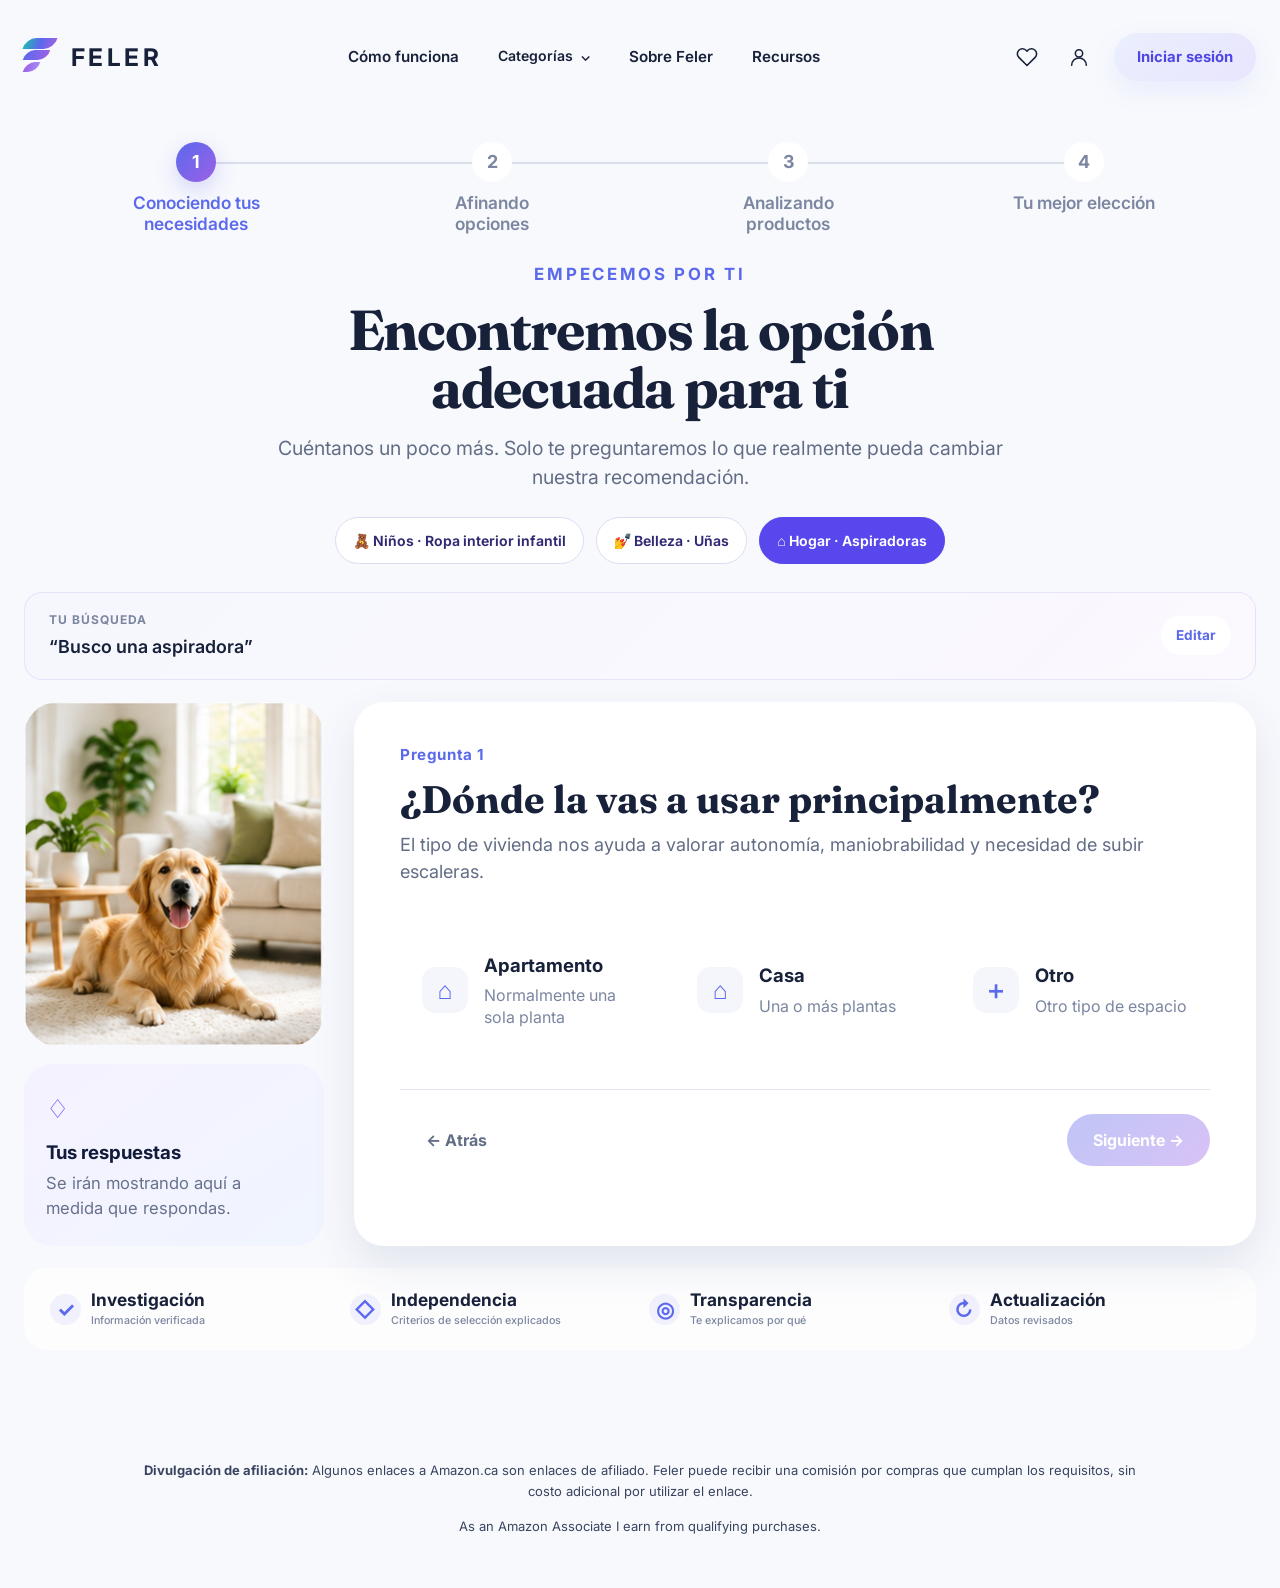
==== buscar-v27.html @ a028abac "Publicar Feler V28 - versión aprobada" ====
<!DOCTYPE html>
<html lang="es">
<head>
    <meta charset="UTF-8">
    <meta name="viewport" content="width=device-width, initial-scale=1.0">

    <title>Feler V22 | Encontremos la opción adecuada para ti</title>

    <meta
        name="description"
        content="Feler te ayuda a encontrar el producto que mejor se adapta a tus necesidades."
    >

    <link rel="preconnect" href="https://fonts.googleapis.com">
    <link rel="preconnect" href="https://fonts.gstatic.com" crossorigin>
    <link
        href="https://fonts.googleapis.com/css2?family=Inter:wght@400;500;600;700&family=Fraunces:wght@500;600;700&display=swap"
        rel="stylesheet"
    >

    <link rel="stylesheet" href="css/variables.css">
    <link rel="stylesheet" href="css/components.css">
    <link rel="stylesheet" href="css/header.css">
    <link rel="stylesheet" href="css/buscar.css">
    <link rel="stylesheet" href="css/style.css">

    <style>
        /* V5 visual refinement: approved mockup typography and spacing. */
        @media (min-width: 900px) {
            .search-flow { padding-top: 26px; }
            .progress-card { margin-bottom: 24px; }
            .progress-label { font-size: 1.08rem; line-height: 1.22; font-weight: 600; }
            .progress-number { font-size: 1.12rem; }
            .search-eyebrow { font-size: 1.05rem; letter-spacing: .16em; font-weight: 700; }
            .search-intro { margin-bottom: 24px; }
            .search-intro h1 { font-size: clamp(2.65rem, 4vw, 4rem); line-height: 1.02; max-width: 920px; margin-left: auto; margin-right: auto; }
            .search-intro p { font-size: 1.15rem; line-height: 1.5; max-width: 720px; margin-left: auto; margin-right: auto; }
            .query-summary { max-width: 930px; margin-left: auto; margin-right: auto; padding: 18px 24px; }
            .query-summary p { font-size: 1.12rem; }
            .question-card { max-width: 1080px; margin-left: auto; margin-right: auto; padding: 38px 42px; }
            .question-count { font-size: .95rem; }
            .question-card h2 { font-size: clamp(2rem, 2.7vw, 2.75rem); line-height: 1.08; }
            .question-help { font-size: 1.08rem; line-height: 1.5; max-width: 900px; }
            .answer-grid { grid-template-columns: repeat(3, minmax(0, 1fr)); gap: 16px; }
            .answer-card { min-height: 142px; padding: 22px; }
            .answer-icon { font-size: 1.55rem; }
            .answer-content strong { font-size: 1.12rem; }
            .answer-content small { font-size: .98rem; line-height: 1.35; }
            .question-navigation { margin-top: 24px; }
            .back-button, .next-button { min-height: 52px; padding: 0 26px; font-size: 1rem; }
            .trust-panel { max-width: 1180px; margin: 22px auto 0; }
            .trust-item strong { font-size: 1.08rem; line-height: 1.2; }
            .trust-item > div > span { font-size: 1.10rem; line-height: 1.35; font-weight: 500; }
            .trust-icon { font-size: 1.3rem; }
        }

        @media (min-width: 1200px) {
            .search-flow > .container { max-width: 1240px; }
            .progress-card { max-width: 1080px; margin-left: auto; margin-right: auto; }
            .search-intro { padding-top: 4px; }
        }

        @media (max-width: 899px) {
            .search-intro h1 { font-size: clamp(2rem, 8vw, 2.8rem); }
            .question-card h2 { font-size: clamp(1.65rem, 6vw, 2.2rem); }
            .question-help, .search-intro p { font-size: 1rem; }
        }

        /* V6 — composición visual final sobre la lógica adaptativa de V5 */
        .question-layout {
            max-width: 1240px;
            margin: 0 auto;
            display: grid;
            grid-template-columns: 250px minmax(0, 1fr);
            gap: 28px;
            align-items: stretch;
        }

        .context-panel {
            display: flex;
            flex-direction: column;
            gap: 18px;
        }

        .context-visual {
            min-height: 292px;
            border-radius: 34px;
            overflow: hidden;
            background: #f4f2ff;
        }

        .context-photo {
            width: 100%;
            height: 100%;
            min-height: 292px;
            display: block;
            object-fit: cover;
            object-position: center;
        }

        .context-note {
            padding: 24px 22px;
            border-radius: 28px;
            background: linear-gradient(145deg,#f5f2ff,#f0f5ff);
            color: #68728d;
            font-size: 1.04rem;
            line-height: 1.55;
        }
        .context-note-icon {
            display:block;
            color:#6557f5;
            font-size:1.65rem;
            margin-bottom:9px;
        }
        .context-note strong {
            display:block;
            color:#111b3a;
            font-size:1.17rem;
            margin-bottom:4px;
        }

        .question-layout .question-card {
            width:100%;
            max-width:none;
            margin:0;
        }

        @media (min-width: 900px) {
            .query-summary, .trust-panel { max-width:1240px; }
        }

        @media (max-width: 899px) {
            .question-layout { display:block; }
            .context-panel { display:none; }
        }


        /* V8 — mayor escala visual + resumen dinámico */
        @media (min-width: 1100px) {
            .search-flow > .container { max-width: 1420px; }
            .progress-card { max-width: 1240px; }
            .search-intro h1 { font-size: clamp(3rem, 4.4vw, 4.5rem); max-width: 1040px; }
            .search-intro p { font-size: 1.22rem; max-width: 800px; }
            .query-summary, .question-layout, .trust-panel { max-width: 1320px; }
            .question-layout { grid-template-columns: 300px minmax(0, 1fr); gap: 30px; }
            .context-visual { min-height: 330px; }
            .question-layout .question-card { padding: 42px 46px; min-height: 430px; }
            .question-card h2 { font-size: clamp(2.25rem, 3vw, 3rem); }
            .question-help { font-size: 1.13rem; }
            .answer-card { min-height: 150px; }
            .answer-content strong { font-size: 1.16rem; }
            .answer-content small { font-size: 1rem; }
        }

        .context-note {
            min-height: 170px;
        }

        .answers-summary {
            margin: 12px 0 0;
            padding: 0;
            list-style: none;
            display: grid;
            gap: 8px;
        }

        .answers-summary li {
            padding: 8px 0;
            border-top: 1px solid rgba(103, 88, 245, .10);
            color: #52607d;
            font-size: .93rem;
            line-height: 1.35;
        }

        .answers-summary li:first-child {
            border-top: 0;
            padding-top: 0;
        }

        .answers-summary b {
            display: block;
            color: #111b3a;
            font-size: .95rem;
            margin-bottom: 1px;
        }

        .answers-summary-empty {
            color: #68728d;
        }


        /* V9 — resultados del catálogo de prueba */
        .feler-results {display:grid;gap:16px;margin-top:12px}
        .feler-result {border:1px solid #e2e5f2;border-radius:20px;padding:20px;background:#fff}
        .feler-result h3 {font-family:inherit;font-size:1.24rem;color:#15203e;margin:7px 0}
        .feler-result p {color:#586783;line-height:1.5;margin:8px 0}
        .feler-result .match-label {color:#6255ed;font-weight:700;font-size:.86rem}
        .feler-result .result-meta {font-size:.9rem;color:#56627a}
        .feler-notice {border-radius:16px;background:#f3f2ff;padding:16px;color:#3c4765;line-height:1.5}
        .feler-results a {color:#5545df;text-decoration:underline}
        @media(max-width:650px){.feler-result{padding:16px}}

/* V17: availability snapshot is explicitly dated, never claimed live */
.feler-availability-banner{border:1px solid #b7d6c2;border-radius:15px;background:#f3faf5;padding:15px 17px;color:#244c34;font-weight:650;line-height:1.5}
.feler-availability{display:inline-block!important;padding:7px 11px;border-radius:10px;background:#f0f2f7;color:#3e4b66!important;font-size:.88rem;font-weight:700}
.feler-availability[data-estado="disponible"]{background:#e9f7ed;color:#25633b!important}
.feler-availability[data-estado="no_disponible"]{background:#fff3e3;color:#825019!important}
/* V15: results comparison */
.feler-results{gap:18px!important}.feler-result{padding:22px!important}
.feler-result-head{display:flex;align-items:center;gap:16px;margin-bottom:12px}
.feler-product-symbol{font-weight:800;font-family:inherit;flex:none;width:68px;height:76px;border-radius:16px;background:linear-gradient(150deg,#f1efff,#eaf5ff);display:flex;align-items:center;justify-content:center;font-size:32px;color:#5149c5}
.feler-result h3{font-size:1.3rem!important}.feler-result .result-meta{font-size:.87rem}
.feler-chip-row{display:flex;gap:7px;flex-wrap:wrap;margin:12px 0}.feler-chip{padding:6px 9px;border-radius:99px;background:#f1f3ff;color:#374266;font-size:.83rem;font-weight:600}
.feler-link{display:inline-block;padding:11px 15px;border-radius:12px;background:#5648e7;color:white!important;text-decoration:none!important;font-weight:700;margin:10px 0}
.feler-compare-wrap{overflow-x:auto;border:1px solid #e0e4f2;border-radius:18px;background:white}
.feler-compare{border-collapse:collapse;width:100%;min-width:560px;font-size:.89rem}.feler-compare th,.feler-compare td{padding:13px 12px;border-bottom:1px solid #e9ebf5;text-align:left;vertical-align:top}.feler-compare th{background:#f4f3ff;color:#1d2949}.feler-compare td:first-child{font-weight:700}.feler-compare tr:last-child td{border-bottom:0}
.feler-section-title{font-family:Fraunces,serif;font-size:1.55rem;color:#16203d;margin:10px 0 0}.feler-disclaimer{font-size:.9rem;color:#4e5b78;line-height:1.55}
@media(max-width:650px){.feler-result-head{align-items:flex-start}.feler-product-symbol{width:52px;height:60px}}

        /* V19 — estado visible de las cuatro etapas */
        .progress-card .progress-step.completed .progress-number { background: #e8e5ff; color: #5146c8; border-color: #a89ef0; }
        .progress-card .progress-step.completed .progress-label { color: #5146c8; }
        .progress-card .progress-line::before { content:""; display:block; width:var(--feler-progress,0%); height:100%; background:#6c5ce7; transition:width .2s ease; }
      .feler-categories{display:flex;gap:12px;justify-content:center;flex-wrap:wrap;margin:20px auto 28px}
  .feler-categories a{border:1px solid #dcdcf5;border-radius:24px;padding:12px 17px;color:#302a75;background:white;text-decoration:none;font-weight:650;font-size:14px}
  .feler-categories a.selected{background:#5847ed;color:white;border-color:#5847ed}
  .feler-note{background:#f5f3ff;border:1px solid #ddd8ff;border-radius:14px;padding:18px;line-height:1.6;color:#27314d}
  .feler-note h3{margin:0 0 10px}
  .feler-note p{margin:8px 0}
  @media(max-width:600px){.feler-categories{gap:6px}.feler-categories a{font-size:12px;padding:9px}}
</style>

</head>

<body>

<header class="site-header">
    <div class="container header-inner">

        <a
            class="brand"
            href="index.html"
            aria-label="Feler, página principal"
        >
            <span class="brand-mark" aria-hidden="true">
                <span class="brand-shape brand-shape-one"></span>
                <span class="brand-shape brand-shape-two"></span>
                <span class="brand-shape brand-shape-three"></span>
            </span>

            <span class="brand-name">FELER</span>
        </a>

        <nav
            class="main-navigation"
            aria-label="Navegación principal"
        >
            <a href="index.html#como-funciona">
                Cómo funciona
            </a>

            <a
                href="index.html#categorias"
                class="nav-with-icon"
            >
                <span>Categorías</span>
                <span aria-hidden="true">⌄</span>
            </a>

            <a href="index.html#sobre-feler">
                Sobre Feler
            </a>

            <a href="index.html#recursos">
                Recursos
            </a>
        </nav>

        <div class="header-actions">

            <button
                class="icon-button"
                type="button"
                aria-label="Ver favoritos"
            >
                <svg viewBox="0 0 24 24" aria-hidden="true">
                    <path d="M20.8 4.6a5.5 5.5 0 0 0-7.8 0L12 5.7l-1.1-1.1a5.5 5.5 0 0 0-7.8 7.8l1.1 1.1L12 21.3l7.8-7.8 1.1-1.1a5.5 5.5 0 0 0-.1-7.8Z"></path>
                </svg>
            </button>

            <button
                class="icon-button"
                type="button"
                aria-label="Abrir mi cuenta"
            >
                <svg viewBox="0 0 24 24" aria-hidden="true">
                    <circle cx="12" cy="8" r="4"></circle>
                    <path d="M4 21a8 8 0 0 1 16 0"></path>
                </svg>
            </button>

            <a
                class="login-button"
                href="#iniciar-sesion"
            >
                Iniciar sesión
            </a>

        </div>

        <button
            class="mobile-menu-button"
            type="button"
            aria-label="Abrir menú"
            aria-expanded="false"
        >
            <span></span>
            <span></span>
            <span></span>
        </button>

    </div>
</header>


<main class="search-flow">

    <div class="container">

        <section
            class="progress-card"
            aria-label="Progreso de la búsqueda"
        >
            <div class="progress-line"></div>

            <div class="progress-step active">
                <div class="progress-number">1</div>
                <div class="progress-label">
                    Conociendo tus necesidades
                </div>
            </div>

            <div class="progress-step">
                <div class="progress-number">2</div>
                <div class="progress-label">
                    Afinando opciones
                </div>
            </div>

            <div class="progress-step">
                <div class="progress-number">3</div>
                <div class="progress-label">
                    Analizando productos
                </div>
            </div>

            <div class="progress-step">
                <div class="progress-number">4</div>
                <div class="progress-label">
                    Tu mejor elección
                </div>
            </div>
        </section>


        <section class="search-intro">

            <span class="search-eyebrow">
                EMPECEMOS POR TI
            </span>

            <h1>
                Encontremos la opción adecuada para ti
            </h1>

            <p>
                Cuéntanos un poco más. Solo te preguntaremos lo que
                realmente pueda cambiar nuestra recomendación.
            </p>

        </section>


        <nav class="feler-categories" aria-label="Elegir categoría">
          <a href="buscar-v27.html?categoria=ninos" data-cat="ninos">🧸 Niños · Ropa interior infantil</a>
          <a href="buscar-v27.html?categoria=belleza" data-cat="belleza">💅 Belleza · Uñas</a>
          <a href="buscar-v27.html?categoria=aspiradoras" data-cat="aspiradoras">⌂ Hogar · Aspiradoras</a>
        </nav>
        <section class="query-summary">

            <div>
                <span class="query-label">
                    Tu búsqueda
                </span>

                <p id="user-query">
                    “Busco una aspiradora”
                </p>
            </div>

            <button
                class="edit-query"
                type="button"
            >
                Editar
            </button>

        </section>


        <div class="question-layout">

            <aside class="context-panel" aria-label="Cómo usamos tus respuestas">
                <div class="context-visual">
                    <img
                        class="context-photo"
                        src="assets/images/feler-living-room-dog.png"
                        alt="Sala luminosa con un perro, representando un hogar donde se necesita limpiar"
                    >
                </div>

                <div class="context-note">
                    <span class="context-note-icon" aria-hidden="true">♢</span>
                    <strong>Tus respuestas</strong>
                    <div id="answers-summary" class="answers-summary-empty">
                        Se irán mostrando aquí a medida que respondas.
                    </div>
                </div>
            </aside>

        <section class="question-card">

            <div class="question-count" id="question-count">
                Pregunta 1 de 4
            </div>

            <h2 id="question-title">
                ¿Dónde la vas a usar principalmente?
            </h2>

            <p class="question-help" id="question-help">
                Esto nos ayuda a encontrar aspiradoras que se adapten
                mejor a tu espacio.
            </p>


            <div class="answer-grid" id="answer-grid">

                <button class="answer-card" type="button">
                    <span class="answer-icon">⌂</span>

                    <span class="answer-content">
                        <strong>Apartamento pequeño</strong>
                        <small>Hasta 100 m²</small>
                    </span>
                </button>


                <button class="answer-card" type="button">
                    <span class="answer-icon">⌂</span>

                    <span class="answer-content">
                        <strong>Apartamento grande</strong>
                        <small>Más de 100 m²</small>
                    </span>
                </button>


                <button class="answer-card" type="button">
                    <span class="answer-icon">⌂</span>

                    <span class="answer-content">
                        <strong>Casa</strong>
                        <small>Una o más plantas</small>
                    </span>
                </button>


                <button class="answer-card" type="button">
                    <span class="answer-icon">＋</span>

                    <span class="answer-content">
                        <strong>Otro</strong>
                        <small>Cuéntanos más sobre tu espacio</small>
                    </span>
                </button>

            </div>


            <div class="question-navigation">

                <button
                    class="back-button"
                    type="button"
                >
                    ← Atrás
                </button>

                <button
                    class="next-button"
                    type="button"
                    disabled
                >
                    Siguiente →
                </button>

            </div>

        </section>

        </div>


        <section class="trust-panel">

            <div class="trust-item">
                <span class="trust-icon">✓</span>
                <div>
                    <strong>Investigación</strong>
                    <span>Información verificada</span>
                </div>
            </div>

            <div class="trust-item">
                <span class="trust-icon">◇</span>
                <div>
                    <strong>Independencia</strong>
                    <span>Criterios de selección explicados</span>
                </div>
            </div>

            <div class="trust-item">
                <span class="trust-icon">◎</span>
                <div>
                    <strong>Transparencia</strong>
                    <span>Te explicamos por qué</span>
                </div>
            </div>

            <div class="trust-item">
                <span class="trust-icon">↻</span>
                <div>
                    <strong>Actualización</strong>
                    <span>Datos revisados</span>
                </div>
            </div>

        </section>

    </div>

</main>
<footer style="max-width:1050px;margin:22px auto;padding:16px 24px;color:#394460;font-size:13px;line-height:1.65;text-align:center">
  <p><strong>Divulgación de afiliación:</strong> Algunos enlaces a Amazon.ca son enlaces de afiliado. Feler puede recibir una comisión por compras que cumplan los requisitos, sin costo adicional por utilizar el enlace.</p>
  <p lang="en">As an Amazon Associate I earn from qualifying purchases.</p>
</footer>


<script src="js/productos-ca-v12.js"></script>
<script src="js/productos-ninos-belleza-v3.js"></script>
<script src="js/estados-ca-v5.js"></script>
<script>
const felerCategory = new URLSearchParams(location.search).get('categoria') || 'aspiradoras';
document.querySelectorAll('.feler-categories a').forEach(a => {
  if(a.dataset.cat === felerCategory){a.classList.add('selected');a.setAttribute('aria-current','page')}
});
if(felerCategory === 'aspiradoras') {

    // V19: barra de progreso sincronizada con el estado real del cuestionario.
    const progressSteps = [...document.querySelectorAll('.progress-card .progress-step')];
    function setProgress(step) {
        progressSteps.forEach((el, index) => {
            const number = index + 1;
            el.classList.toggle('active', number === step);
            el.classList.toggle('completed', number < step);
            if (number === step) el.setAttribute('aria-current', 'step');
            else el.removeAttribute('aria-current');
        });
        const line = document.querySelector('.progress-card .progress-line');
        if (line) line.style.setProperty('--feler-progress', `${(step - 1) / 3 * 100}%`);
    }
    setProgress(1);

    const params = new URLSearchParams(window.location.search);
    const query = params.get("q") || "";
    const normalizedQuery = query.toLowerCase();

    const userQuery = document.getElementById("user-query");
    const questionCount = document.getElementById("question-count");
    const questionTitle = document.getElementById("question-title");
    const questionHelp = document.getElementById("question-help");
    const answerGrid = document.getElementById("answer-grid");
    const nextButton = document.querySelector(".next-button");
    const backButton = document.querySelector(".back-button");

    if (query) userQuery.textContent = "“" + query + "”";

    // Datos que ya podamos deducir de la búsqueda inicial.
    const answers = {};
    if (normalizedQuery.includes("apartamento")) answers.home = "apartamento";
    else if (normalizedQuery.includes("casa")) answers.home = "casa";

    if (normalizedQuery.includes("gato")) answers.pet = "gato";
    else if (normalizedQuery.includes("perro")) answers.pet = "perro";

    if (normalizedQuery.includes("robot")) answers.preference = "robot";
    if (normalizedQuery.includes("inalámbrica") || normalizedQuery.includes("inalambrica")) answers.preference = "cordless";

    const questions = {
        home: {
            title: "¿Dónde la vas a usar principalmente?",
            help: "El tipo de vivienda nos ayuda a valorar autonomía, maniobrabilidad y necesidad de subir escaleras.",
            answers: [
                ["apartamento", "⌂", "Apartamento", "Normalmente una sola planta"],
                ["casa", "⌂", "Casa", "Una o más plantas"],
                ["otro", "＋", "Otro", "Otro tipo de espacio"]
            ]
        },
        size: {
            title: "¿Qué tamaño tiene aproximadamente tu espacio?",
            help: "Esto puede cambiar la autonomía y capacidad que realmente necesitas.",
            answers: [
                ["menos-50", "⌂", "Menos de 50 m²", "Espacio pequeño"],
                ["50-100", "⌂", "50 a 100 m²", "Espacio mediano"],
                ["mas-100", "⌂", "Más de 100 m²", "Espacio grande"],
                ["no-se", "?", "No estoy seguro", "Podemos continuar sin este dato"]
            ]
        },
        floor: {
            title: "¿Qué superficies necesitas limpiar?",
            help: "El suelo duro y las alfombras pueden requerir características diferentes.",
            answers: [
                ["duro", "▦", "Principalmente suelo duro", "Madera, cerámica, vinilo o similar"],
                ["alfombra", "▤", "Principalmente alfombra", "Alfombra o moqueta en gran parte del espacio"],
                ["mixto", "◫", "Suelo duro y alfombras", "Necesito buen desempeño en ambos"],
                ["otro", "＋", "Otro / No estoy seguro", "Lo tendremos en cuenta después"]
            ]
        },
        pet: {
            title: "¿Hay mascotas en casa?",
            help: "El pelo puede hacer importantes el cepillo anti-enredos, la filtración y la facilidad de mantenimiento.",
            answers: [
                ["perro", "●", "Sí, perro", "Quiero tener en cuenta el pelo"],
                ["gato", "●", "Sí, gato", "Quiero tener en cuenta el pelo"],
                ["varias", "●", "Sí, varias mascotas", "El pelo es una prioridad"],
                ["no", "—", "No", "No necesito priorizar pelo de mascotas"]
            ]
        },
        stairs: {
            title: "¿Necesitas limpiar escaleras?",
            help: "Si hay escaleras, el peso, el formato y la facilidad para transportarla pueden ser decisivos.",
            answers: [
                ["muchas", "↗", "Sí, con frecuencia", "Necesito moverla fácilmente entre niveles"],
                ["algunas", "↗", "Algunas veces", "Es útil que sea manejable"],
                ["no", "—", "No", "Las escaleras no son una prioridad"]
            ]
        },
        cleaning_goal: {
            title: "¿Qué quieres que haga principalmente?",
            help: "No necesitas saber qué tipo de aspiradora comprar. Feler puede decidir qué formatos encajan con esta necesidad.",
            answers: [
                ["aspirar", "◎", "Aspirar bien", "Quiero ocuparme principalmente del polvo, migas y pelo"],
                ["aspirar-fregar", "≈", "Aspirar y lavar el piso", "Quiero combinar aspirado y fregado"],
                ["automatico", "↻", "Limpiar automáticamente", "Quiero reducir al mínimo el trabajo diario"],
                ["no-se", "?", "No estoy seguro", "Quiero que Feler compare las posibilidades"]
            ]
        },
        automation: {
            title: "¿Cuánto quieres automatizar la limpieza?",
            help: "Esto nos ayuda a distinguir entre una aspiradora manual y un robot con distintos niveles de automatización.",
            answers: [
                ["maxima", "↻", "Lo máximo posible", "Quiero intervenir lo menos posible"],
                ["robot-basico", "◎", "Que limpie solo", "No me importa vaciarlo o mantenerlo yo"],
                ["manual", "●", "Prefiero limpiar yo", "Quiero controlar personalmente la limpieza"],
                ["indiferente", "↔", "Me es indiferente", "Que Feler valore las demás necesidades"]
            ]
        },
        portability: {
            title: "¿Qué tan importante es que sea ligera y fácil de mover?",
            help: "Esto cobra especial importancia en escaleras, viviendas de varios niveles o limpiezas rápidas.",
            answers: [
                ["muy", "↗", "Muy importante", "Quiero minimizar peso y esfuerzo"],
                ["algo", "○", "Algo importante", "Prefiero comodidad si no sacrifico demasiado"],
                ["no", "—", "No es una prioridad", "Puedo aceptar más peso por otras prestaciones"]
            ]
        },
        filtration: {
            title: "¿La filtración es especialmente importante para ti?",
            help: "Podemos priorizar sistemas de filtración más completos cuando esta característica sea relevante.",
            answers: [
                ["alta", "◇", "Sí, es importante", "Quiero priorizar una buena filtración"],
                ["normal", "○", "Algo", "Es positiva, pero no es mi principal criterio"],
                ["no", "—", "No es una prioridad", "Priorizaré otras características"]
            ]
        },
        budget: {
            title: "¿Qué presupuesto te gustaría respetar?",
            help: "Usaremos el precio como límite práctico, pero los precios de Amazon pueden cambiar.",
            answers: [
                ["menos-200", "$", "Menos de 200 CAD", "Quiero mantener el costo bajo"],
                ["200-400", "$$", "200 a 400 CAD", "Busco equilibrio entre precio y prestaciones"],
                ["400-700", "$$$", "400 a 700 CAD", "Puedo invertir más si vale la pena"],
                ["700-mas", "$$$$", "Más de 700 CAD", "Acepto opciones premium"],
                ["flexible", "↔", "Presupuesto flexible", "Priorizaré el ajuste a mis necesidades"]
            ]
        },
        preference: {
            title: "¿Ya tienes una preferencia de formato?",
            help: "Es opcional. Si no la tienes, Feler comparará los formatos compatibles con tus respuestas.",
            answers: [
                ["cordless", "↗", "Inalámbrica / stick", "Quiero algo manual y fácil de mover"],
                ["robot", "◎", "Robot", "Quiero automatizar la limpieza"],
                ["wet-dry", "≈", "Wet/dry", "Me interesa aspirar y lavar"],
                ["tradicional", "●", "Tradicional", "Upright o canister"],
                ["handheld", "⌁", "De mano", "Principalmente limpiezas pequeñas o puntuales"],
                ["abierto", "↔", "No tengo preferencia", "Que Feler decida según mis necesidades"]
            ]
        }
    };


    const summaryLabels = {
        home: "Vivienda",
        size: "Tamaño",
        floor: "Superficies",
        pet: "Mascotas",
        stairs: "Escaleras",
        cleaning_goal: "Objetivo",
        automation: "Automatización",
        portability: "Portabilidad",
        filtration: "Filtración",
        budget: "Presupuesto",
        preference: "Formato"
    };

    function getAnswerLabel(key, value) {
        const question = questions[key];
        if (!question) return value;
        const found = question.answers.find((item) => item[0] === value);
        return found ? found[2] : value;
    }

    function updateAnswersSummary() {
        const summary = document.getElementById("answers-summary");
        if (!summary) return;

        const keys = Object.keys(summaryLabels).filter((key) => key in answers);

        if (keys.length === 0) {
            summary.className = "answers-summary-empty";
            summary.innerHTML = "Se irán mostrando aquí a medida que respondas.";
            return;
        }

        summary.className = "answers-summary";
        summary.innerHTML = keys.map((key) => `
            <li>
                <b>${summaryLabels[key]}</b>
                ${getAnswerLabel(key, answers[key])}
            </li>
        `).join("");
    }

    const baseOrder = ["home", "size", "floor", "pet", "stairs", "cleaning_goal"];

    function getQuestionOrder() {
        const order = [...baseOrder];

        // La automatización solo aporta información adicional si el usuario quiere
        // limpieza automática o todavía no sabe qué enfoque prefiere.
        if (answers.cleaning_goal === "automatico" || answers.cleaning_goal === "no-se") {
            order.push("automation");
        }

        // El peso importa especialmente cuando el usuario realizará limpieza manual.
        if (answers.cleaning_goal !== "automatico" || answers.automation === "manual") {
            order.push("portability");
        }

        order.push("filtration", "budget", "preference");
        return order;
    }

    let history = [];
    let currentQuestion = null;

    function getPendingQuestions() {
        return getQuestionOrder().filter((key) => !(key in answers));
    }

    function renderQuestion(key, restoreSelection = true) {
        setProgress(1);
        currentQuestion = key;
        const question = questions[key];
        const position = history.length + 1;

        questionCount.textContent = "Pregunta " + position;
        questionTitle.textContent = question.title;
        questionHelp.textContent = question.help;

        answerGrid.innerHTML = question.answers.map((answer) => `
            <button class="answer-card" type="button" data-value="${answer[0]}">
                <span class="answer-icon">${answer[1]}</span>
                <span class="answer-content">
                    <strong>${answer[2]}</strong>
                    <small>${answer[3]}</small>
                </span>
            </button>
        `).join("");

        const cards = answerGrid.querySelectorAll(".answer-card");
        cards.forEach((card) => {
            if (restoreSelection && answers[key] === card.dataset.value) card.classList.add("selected");
            card.addEventListener("click", () => {
                cards.forEach((item) => item.classList.remove("selected"));
                card.classList.add("selected");
                answers[key] = card.dataset.value;
                updateAnswersSummary();
                nextButton.disabled = false;
            });
        });

        nextButton.textContent = "Siguiente →";
        nextButton.disabled = !(key in answers);
        backButton.disabled = history.length === 0;
    }

    function showNextQuestion() {
        const pending = getPendingQuestions();
        if (pending.length === 0) {
            setProgress(2);
            questionCount.textContent = "Listo para analizar";
            questionTitle.textContent = "Ya tenemos suficiente información para empezar.";
            questionHelp.textContent = "Feler podrá comparar distintos tipos de aspiradora según tus necesidades, en lugar de limitarse al formato que conocías de antemano.";
            answerGrid.innerHTML = "";
            currentQuestion = "ready";
            nextButton.textContent = "Analizar opciones →";
            nextButton.disabled = false;
            backButton.disabled = history.length === 0;
            return;
        }
        renderQuestion(pending[0], false);
    }

    // V11: filtros de compatibilidad antes de puntuar. Sin precios ni inventario en vivo.
    function assessProduct(p) {
        const reasons = [], caveats = [];
        const cat = p.categoria;
        const robot = p.automatica === true;
        const wet = cat === "wet_dry";
        const portable = cat === "escoba_inalambrica" || cat === "mano";
        const floor = p.superficies || [];
        const reject = (message) => ({product:p, eligible:false, message});
        if (!p.amazonCa || !p.amazonCa.verificado || !/^[A-Z0-9]{10}$/.test(p.amazonCa.asin || "") || p.amazonCa.enlaceAfiliado !== `https://www.amazon.ca/dp/${p.amazonCa.asin}?tag=felerstore-20`) return reject("Ficha Amazon.ca pendiente de verificar");
        if ((answers.cleaning_goal === "automatico" || ["maxima", "robot-basico"].includes(answers.automation)) && !robot) return reject("La prioridad es que limpie solo; este modelo requiere manejo manual");
        if (answers.cleaning_goal === "aspirar-fregar" && !p.lava) return reject("No aspira y lava");
        if (answers.preference === "robot" && !robot) return reject("No es robot");
        if (answers.preference === "wet-dry" && !wet) return reject("No es aspiradora lavadora de pisos");
        if (answers.preference === "cordless" && cat !== "escoba_inalambrica") return reject("No es aspiradora escoba inalámbrica");
        if (answers.preference === "tradicional" && cat !== "vertical_con_cable" && cat !== "trineo") return reject("No es aspiradora tradicional");
        if (answers.preference === "handheld" && cat !== "mano") return reject("No es aspiradora de mano");
        if (answers.floor === "duro" && !floor.includes("piso_duro")) return reject("No se ha confirmado su uso en pisos duros");
        if (answers.floor === "alfombra" && !floor.includes("alfombra")) return reject("No es apta para alfombras como superficie principal");
        if (answers.floor === "mixto" && !(floor.includes("alfombra") && floor.includes("piso_duro"))) return reject("No cubre adecuadamente pisos duros y alfombras");
        if (["muchas","algunas"].includes(answers.stairs) && robot) return reject("Un robot no limpia escaleras");
        if (cat === "mano" && answers.preference !== "handheld") return reject("Una aspiradora de mano no sustituye una aspiradora principal");
        if (answers.cleaning_goal === "aspirar" && wet && answers.preference !== "wet-dry") return reject("Una lavadora de pisos no es la primera opción para aspirar únicamente");
        if (answers.cleaning_goal === "aspirar" && robot && answers.portability === "muy") return reject("El robot no satisface la necesidad de limpieza manual portátil");
        if (answers.automation === "manual" && robot) return reject("El usuario prefiere limpieza manual");
        let score = 0;
        if (answers.cleaning_goal === "automatico" && robot) {score += 16; reasons.push("Limpia de forma automática");}
        if (answers.cleaning_goal === "aspirar-fregar" && p.lava) {score += 8; reasons.push("Aspira y lava");}
        if (answers.cleaning_goal === "aspirar" && p.aspira) {score += 5; reasons.push("Permite aspirar");}
        if (answers.floor === "duro" && floor.includes("piso_duro")) {score += 4; reasons.push("Compatible con pisos duros");}
        if (answers.floor === "alfombra" && floor.includes("alfombra")) {score += 4; reasons.push("Compatible con alfombras");}
        if (answers.floor === "mixto") {score += 5; reasons.push("Compatible con ambos tipos de superficie");}
        if (["perro","gato","varias"].includes(answers.pet)) {
            if (p.mascotas === true) {score += 3; reasons.push("Tiene prestaciones para hogares con mascotas");}
            else caveats.push("Prestaciones para mascotas no confirmadas");
        }
        if (["muchas","algunas"].includes(answers.stairs)) {
            if (p.escaleras) {score += 3; reasons.push("Puede utilizarse en escaleras");}
            else caveats.push("No es adecuada para limpiar escaleras");
        }
        if (answers.portability === "muy") {
            if (portable && typeof p.pesoLb === "number" && p.pesoLb <= 9) {score += (p.pesoLb <= 6 ? 7 : 4); reasons.push("Formato inalámbrico; peso anunciado de " + p.pesoLb + " lb");}
            else caveats.push(typeof p.pesoLb !== "number" ? "Peso sin confirmar; no podemos evaluar bien la portabilidad" : "Portabilidad limitada frente a alternativas más ligeras");
        }
        if (answers.filtration === "alta") {
            if (/hepa sellada/i.test(p.filtracion || "") && !/no verificada/i.test(p.filtracion || "")) {score += 5; reasons.push("Filtración HEPA sellada documentada");}
            else caveats.push("No tenemos confirmación de filtración HEPA sellada");
        }
        if (answers.preference === "robot" && robot) score += 4;
        if (answers.preference === "wet-dry" && wet) score += 4;
        if (answers.preference === "abierto" && portable && answers.portability === "muy") score += 2;
        // V20: ponderar criterios prioritarios y no confundir datos ausentes con prestaciones demostradas.
        if (["muchas","algunas"].includes(answers.stairs)) {
            if (portable && p.escaleras === true) {score += 5; reasons.push("Formato portátil para limpiar escaleras");}
            if (cat === "vertical_con_cable") caveats.push("Comprueba la comodidad de uso en escaleras y la longitud del cable");
        }
        if (answers.portability === "muy") {
            if (portable && typeof p.pesoLb === "number" && p.pesoLb <= 6) score += 4;
            if (typeof p.pesoLb !== "number") {score -= 3; caveats.push("La portabilidad sigue pendiente de verificar");}
            if (cat === "vertical_con_cable") score -= 5;
        } else if (answers.portability === "algo" && portable && typeof p.pesoLb === "number" && p.pesoLb <= 9) score += 2;
        if (answers.filtration === "alta" && !/hepa sellada/i.test(p.filtracion || "")) score -= 3;
        if (["perro","gato","varias"].includes(answers.pet) && p.mascotas !== true) score -= 2;
        if (answers.automation === "maxima" && robot) {score += 18; reasons.push("Limpia sin manejo manual");}
        if (answers.automation === "robot-basico" && robot) {score += 16; reasons.push("Limpia solo, con mantenimiento manual");}
        if (answers.automation === "indiferente" && robot) score += 1;
        if (answers.preference === "tradicional" && (cat === "vertical_con_cable" || cat === "trineo")) score += 5;
        if (answers.preference === "cordless" && portable) score += 5;
        if (answers.size === "grande" && robot) score += 2;
        if (answers.budget && answers.budget !== "flexible") caveats.push("El presupuesto seleccionado no puede validarse sin un precio actualizado y autorizado");
        return {product:p,eligible:true,score,reasons,caveats};
    }

    function showResults() {
        setProgress(3);
        const catalog = Array.isArray(window.FELER_PRODUCTOS_CA) ? window.FELER_PRODUCTOS_CA : [];
        currentQuestion = "results";
        questionCount.textContent = "Resultados preliminares · Canadá";
        questionTitle.textContent = "Opciones según tus respuestas";
        questionHelp.textContent = "Ordenadas según tus necesidades y la información que hemos podido comprobar. Las características pendientes de verificar reducen la confianza de la recomendación.";
        nextButton.style.display = "none";
        backButton.disabled = false;
        answerGrid.className = "feler-results";
        answerGrid.replaceChildren();
        const intro = document.createElement("div");
        intro.className = "feler-notice";
        intro.textContent = "Feler clasifica primero por compatibilidad. La disponibilidad indicada es una observación fechada, NO una consulta en vivo. Puede cambiar en cualquier momento. No mostramos precios ni stock en tiempo real; si indicas un presupuesto, no podemos garantizar que las opciones lo respeten hasta verificar precios con una fuente autorizada. Comprueba el producto y el vendedor en Amazon.ca antes de comprar. Los enlaces incluyen nuestro identificador de asociado.";
        answerGrid.append(intro);
        if (answers.budget && answers.budget !== "flexible") {
            const budgetNote=document.createElement("div");
            budgetNote.className="feler-notice";
            budgetNote.textContent="Presupuesto: todavía no podemos comprobar precios actuales de Amazon.ca. Las opciones siguientes se ordenan por necesidades técnicas, NO por precio. Verifica que cada una se ajuste a tu presupuesto antes de comprar.";
            answerGrid.append(budgetNote);
        }
        if (!catalog.length) {
            intro.textContent = "No se pudo cargar el catálogo. Comprueba que productos-ca-v12.js esté en la carpeta js.";
            return;
        }
        const disponibles = catalog.filter(p => p.amazonCa && p.amazonCa.verificado === true && /^[A-Z0-9]{10}$/.test(p.amazonCa.asin || "") && p.amazonCa.enlaceAfiliado === `https://www.amazon.ca/dp/${p.amazonCa.asin}?tag=felerstore-20`);
        const pendientes = catalog.length - disponibles.length;
        if (pendientes) {
            const estado = document.createElement("p");
            estado.className = "result-meta";
            estado.textContent = `Catálogo en revisión: ${disponibles.length} fichas con ASIN registrado y ${pendientes} candidatos sin ASIN confirmado (no se recomiendan). Las fichas con ASIN no garantizan disponibilidad ni precio.`;
            answerGrid.append(estado);
        }
        const estadoOferta = (p) => {
            const entry = window.FELER_ESTADOS_CA && window.FELER_ESTADOS_CA[p.amazonCa.asin];
            if (!entry || !["disponible","no_disponible"].includes(entry.estado) || !/^\d{4}-\d{2}-\d{2}$/.test(entry.fecha || "")) return {estado:"desconocido", fecha:null};
            return entry;
        };
        const textoEstado = p => {
            const e=estadoOferta(p);
            return e.estado === "disponible" ? `Disponible en última revisión (${e.fecha}); confirmar en Amazon` : e.estado === "no_disponible" ? `Sin existencias en última revisión (${e.fecha}); puede volver` : "Disponibilidad sin comprobar";
        };
        const evaluated = disponibles.map(assessProduct);
        const ranked = evaluated.filter(item => item.eligible).sort((a,b) => b.score - a.score || a.product.modelo.localeCompare(b.product.modelo));
        if (!ranked.length) {
            const notice = document.createElement("div");
            notice.className = "feler-notice";
            notice.textContent = "Todavía no tenemos una aspiradora suficientemente compatible con tu perfil en este catálogo. Preferimos no recomendarte un producto inadecuado. Puedes modificar tus criterios o volver cuando tengamos más fichas verificadas.";
            answerGrid.append(notice);
            return;
        }
        const sectionTitle = document.createElement("h3");
        sectionTitle.className = "feler-section-title";
        sectionTitle.textContent = `Recomendaciones por prioridad: 1 a ${ranked.length}`;
        answerGrid.append(sectionTitle);
        const primeraDisponible = ranked.find(item => estadoOferta(item.product).estado === "disponible");
        if (primeraDisponible) {
            const banner=document.createElement("div");
            banner.className="feler-availability-banner";
            const first=ranked[0].product;
            const chosen=primeraDisponible.product;
            banner.textContent = chosen.id === first.id
                ? `Prioridad #1 por compatibilidad y disponible en la última revisión: ${chosen.marca} ${chosen.modelo}. Confirma existencias antes de comprar.`
                : `Mejor opción con disponibilidad observada: ${chosen.marca} ${chosen.modelo} (prioridad #${ranked.indexOf(primeraDisponible)+1}). La prioridad #1 por compatibilidad es ${first.marca} ${first.modelo}. Los estados pueden haber cambiado.`;
            answerGrid.append(banner);
        } else {
            const banner=document.createElement("div");banner.className="feler-notice";
            banner.textContent="No tenemos ninguna opción con disponibilidad confirmada en la última revisión. Conservamos las recomendaciones por compatibilidad y sus enlaces.";
            answerGrid.append(banner);
        }
        const describe = (p) => p.categoria === "escoba_inalambrica" ? "Inalámbrica" : p.categoria === "robot" ? "Robot" : p.categoria === "wet_dry" ? "Aspira y lava" : p.categoria === "vertical_con_cable" ? "Vertical con cable" : "Otro formato";
        ranked.forEach((item,index) => {
            const {product:p,reasons,caveats} = item;
            const card = document.createElement("article");
            card.className = "feler-result";
            const head = document.createElement("div");
            head.className = "feler-result-head";
            const symbol = document.createElement("div");
            symbol.className = "feler-product-symbol";
            symbol.setAttribute("aria-hidden","true");
            symbol.textContent = String(index + 1);
            symbol.setAttribute("aria-label", `Prioridad ${index + 1}`);
            const heading = document.createElement("div");
            const label = document.createElement("div");
            label.className = "match-label";
            label.textContent = `Prioridad #${index+1} de ${ranked.length} · evaluación preliminar`;
            const title = document.createElement("h3");
            title.textContent = `${p.marca} ${p.modelo}`;
            heading.append(label,title);
            head.append(symbol,heading);
            const availability = document.createElement("p");
            availability.className = "feler-availability";
            availability.textContent = textoEstado(p);
            availability.dataset.estado = estadoOferta(p).estado;
            const chips = document.createElement("div");
            chips.className = "feler-chip-row";
            [describe(p), typeof p.pesoLb === "number" ? `Peso declarado: ${p.pesoLb} lb` : "Peso por confirmar", p.filtracion && /hepa sellada/i.test(p.filtracion) && !/no confirmada|no verificada/i.test(p.filtracion) ? "HEPA sellada declarada" : "Filtración por confirmar"].forEach(t => {const chip=document.createElement("span");chip.className="feler-chip";chip.textContent=t;chips.append(chip)});
            const why = document.createElement("p");
            why.textContent = `Por qué encaja: ${reasons.join(" · ") || "Coincide con los requisitos básicos"}.`;
            const limits = document.createElement("p");
            limits.textContent = `A tener en cuenta: ${[...new Set([...caveats,...(p.limitaciones || [])])].join(" · ") || "Consulta la ficha antes de comprar"}.`;
            const source = document.createElement("a");
            source.className = "feler-link";
            source.href = p.amazonCa.enlaceAfiliado;
            source.target = "_blank";
            source.rel = "noopener noreferrer";
            source.textContent = "Ver producto en Amazon.ca ↗";
            const note = document.createElement("p");
            note.className = "result-meta";
            note.textContent = "Enlace de afiliado: Feler puede recibir una comisión por compras que cumplan los requisitos. Verifica variante, vendedor, precio y disponibilidad en Amazon.ca.";
            card.append(head,availability,chips,why,limits,source,note);
            answerGrid.append(card);
        });
        if (ranked.length > 1) {
            const heading = document.createElement("h3");
            heading.className = "feler-section-title";
            heading.textContent = "Comparación rápida";
            answerGrid.append(heading);
            const wrap = document.createElement("div");
            wrap.className = "feler-compare-wrap";
            const table = document.createElement("table");
            table.className = "feler-compare";
            const thead = document.createElement("thead");
            const tr = document.createElement("tr");
            ["Característica", ...ranked.map((x,i)=>`#${i+1} · ${x.product.marca} ${x.product.modelo}`)].forEach(t=>{const th=document.createElement("th");th.textContent=t;tr.append(th)});
            thead.append(tr);table.append(thead);
            const tbody=document.createElement("tbody");
            const rows = [
              ["Disponibilidad (última revisión)",p=>textoEstado(p)],
              ["Formato",p=>describe(p)],
              ["Superficies",p=>(p.superficies||[]).map(s=>s==="piso_duro"?"Pisos duros":s==="alfombra"?"Alfombras":s).join(" y ")||"Por confirmar"],
              ["Peso declarado",p=>typeof p.pesoLb==="number"?`${p.pesoLb} lb`:"Por confirmar"],
              ["Filtración",p=>p.filtracion||"Por confirmar"],
              ["Mascotas",p=>p.mascotas===true?"Prestaciones declaradas":p.mascotas===false?"No priorizado":"Por confirmar"],
              ["Precio",p=>"Consultar en Amazon.ca"]
            ];
            rows.forEach(([name,fn])=>{const row=document.createElement("tr");[name,...ranked.map(x=>fn(x.product))].forEach(t=>{const td=document.createElement("td");td.textContent=t;row.append(td)});tbody.append(row)});
            table.append(tbody);wrap.append(table);answerGrid.append(wrap);
            const note=document.createElement("p");note.className="feler-disclaimer";note.textContent="El orden se basa en compatibilidad, no en stock. Las observaciones de disponibilidad están fechadas y pueden quedar obsoletas; Feler aún no consulta inventario en tiempo real. Los datos faltantes no se suponen.";answerGrid.append(note);
        }
        setProgress(4);
    }

    nextButton.addEventListener("click", () => {
        if (nextButton.disabled || !currentQuestion) return;
        if (currentQuestion === "ready") {
            showResults();
            return;
        }
        history.push(currentQuestion);
        updateAnswersSummary();
    showNextQuestion();
    });

    backButton.addEventListener("click", () => {
        if (history.length === 0) return;
        if (currentQuestion === "results") {
            nextButton.style.display = "";
            answerGrid.className = "answer-grid";
            showNextQuestion();
            return;
        }
        if (currentQuestion && currentQuestion !== "ready") delete answers[currentQuestion];
        const previous = history.pop();
        updateAnswersSummary();
        renderQuestion(previous, true);
    });

    showNextQuestion();

} else {
const configs = {
 ninos: {
  query:'“Busco ropa interior infantil”',
  heading:'Ropa interior infantil: encontremos la opción adecuada',
  intro:'Te ayudamos a definir qué características buscar según la etapa de tu niña o niño.',
  questions:[
   ['Edad','¿Para qué edad buscas ropa interior?',[['2-3','2 a 3 años'],['4-5','4 a 5 años'],['6-8','6 a 8 años'],['otra','Otra edad o no estoy seguro']]],
   ['Uso','¿Cuál es el objetivo principal?',[['transicion','Transición del pañal'],['diario','Ropa interior de uso diario'],['noche','Para dormir'],['otro','Todavía no lo sé']]],
   ['Absorción','¿Necesitas una capa absorbente?',[['si','Sí, para pequeños accidentes'],['no','No, ropa interior convencional'],['duda','No estoy seguro']]],
   ['Material','¿Qué material prefieres?',[['algodon','Algodón'],['flexible','Tela elástica y suave'],['indiferente','Sin preferencia']]],
   ['Talla','¿Cómo prefieres elegir la talla?',[['medidas','Por cintura y tabla de medidas'],['edad','Por edad indicada'],['ayuda','Necesito orientación']]],
   ['Cantidad','¿Qué cantidad buscas?',[['pocas','1 a 5 unidades'],['pack','Paquete de 6 a 12'],['indiferente','Sin preferencia']]]
  ],
  conclusion:'La absorción, el ajuste y la composición deben verificarse por separado en cada ficha. Una prenda de algodón no necesariamente es una prenda de aprendizaje absorbente.'
 },
 belleza: {
  query:'“Busco productos para hacerme las uñas”',
  heading:'Manicura en casa: encontremos el sistema adecuado',
  intro:'Distingamos los productos según el método de aplicación y el equipo necesario.',
  questions:[
   ['Experiencia','¿Qué experiencia tienes haciendo manicura?',[['principiante','Estoy empezando'],['intermedia','Tengo algo de experiencia'],['avanzada','Tengo experiencia']]],
   ['Producto','¿Qué buscas principalmente?',[['lapiz','Lápices de esmalte'],['esmalte','Esmalte o gel'],['kit','Kit completo'],['lampara','Lámpara de curado']]],
   ['Curado','¿Tienes una lámpara UV/LED?',[['si','Sí'],['no','No'],['evitar','Prefiero productos sin lámpara']]],
   ['Duración','¿Qué valoras más?',[['rapidez','Aplicación rápida'],['duracion','Duración de la manicura'],['retiro','Facilidad de retirar el producto']]],
   ['Acabado','¿Qué acabado prefieres?',[['natural','Tonos naturales'],['color','Colores vivos'],['variado','Un surtido de colores']]],
   ['Presupuesto','¿Qué presupuesto aproximado tienes?',[['menos25','Menos de 25 CAD'],['25-50','25 a 50 CAD'],['mas50','Más de 50 CAD'],['flexible','Flexible']]]
  ],
  conclusion:'No todos los lápices de uñas ni los esmaltes en gel curan del mismo modo. Antes de recomendar un producto comprobaremos si necesita lámpara, qué tipo de lámpara admite y qué incluye el paquete.'
 }
};
const cfg=configs[felerCategory] || configs.ninos;
const userQuery=document.getElementById('user-query');userQuery.textContent=cfg.query;
const title=document.getElementById('question-title');
const help=document.getElementById('question-help');
const count=document.getElementById('question-count');
const grid=document.getElementById('answer-grid');
const next=document.querySelector('.next-button');
const back=document.querySelector('.back-button');
const summary=document.getElementById('answers-summary');
const progress=[...document.querySelectorAll('.progress-card .progress-step')];
const image=document.querySelector('.context-photo');
if(image){image.style.display='none';image.parentElement.style.display='none'}
const answers={};let position=0;
function progressTo(step){progress.forEach((el,i)=>{el.classList.toggle('active',i+1===step);el.classList.toggle('completed',i+1<step)});const line=document.querySelector('.progress-line');if(line)line.style.setProperty('--feler-progress',`${(step-1)/3*100}%`)}
function updateSummary(){summary.className='answers-summary';summary.replaceChildren();cfg.questions.forEach(([label,,options],i)=>{if(!(i in answers))return;const li=document.createElement('li');const b=document.createElement('b');b.textContent=label;li.append(b,document.createTextNode(options.find(o=>o[0]===answers[i])?.[1]||answers[i]));summary.append(li)})}
function render(){
 if(position<cfg.questions.length){
  progressTo(position<2?1:position<cfg.questions.length-1?2:3);
  const [label,q,options]=cfg.questions[position];count.textContent=`Pregunta ${position+1} de ${cfg.questions.length}`;title.textContent=q;help.textContent=cfg.intro;grid.className='answer-grid';grid.replaceChildren();
  options.forEach(([value,text])=>{const b=document.createElement('button');b.type='button';b.className='answer-card'+(answers[position]===value?' selected':'');b.innerHTML='<span class="answer-icon">◇</span><span class="answer-content"><strong></strong></span>';b.querySelector('strong').textContent=text;b.addEventListener('click',()=>{answers[position]=value;grid.querySelectorAll('.answer-card').forEach(x=>x.classList.remove('selected'));b.classList.add('selected');next.disabled=false;updateSummary()});grid.append(b)});
  next.textContent=position===cfg.questions.length-1?'Ver evaluación →':'Siguiente →';next.disabled=!(position in answers);back.disabled=position===0;next.style.display='';
 }else{
  progressTo(4);count.textContent='Evaluación preliminar';title.textContent=cfg.heading;
  help.textContent='Modelos distintos identificados en fuentes de catálogo canadiense. Las fichas, variantes y existencias deben comprobarse en Amazon.ca.';
  grid.className='';grid.replaceChildren();
  const notice=document.createElement('div');notice.className='feler-note';
  const h=document.createElement('h3');h.textContent='Tus criterios de selección';notice.append(h);
  cfg.questions.forEach(([label,,options],i)=>{const p=document.createElement('p');const b=document.createElement('strong');b.textContent=label+': ';p.append(b,document.createTextNode(options.find(o=>o[0]===answers[i])?.[1]||'Sin responder'));notice.append(p)});
  const caution=document.createElement('p');caution.textContent=cfg.conclusion;notice.append(caution);
  const info=document.createElement('p');info.textContent='Resultados agrupados por modelo (no repetimos colores, tallas ni variantes). Catálogo preliminar: ASIN identificados en fuentes secundarias de Canadá; no equivale a verificar la ficha, el vendedor, la variante, el precio ni el stock de Amazon.ca. No mostramos precios ni disponibilidad. Los enlaces incorporan el ID de asociado felerstore-20.';notice.append(info);grid.append(notice);
  const catalog=window.FELER_CATALOGO_NUEVO?.[felerCategory]||[];
  const scored=catalog.map(p=>{
   let score=0;let exclude=false;let reasons=[];
   if(felerCategory==='ninos'){
    const uso=answers[1],abs=answers[2],edad=answers[0];
    if(uso==='diario' && p.tipo!=='diario')exclude=true;
    if(uso==='noche' && p.tipo!=='noche')exclude=true;
    if(uso==='transicion' && p.tipo!=='aprendizaje')exclude=true;
    if(abs==='no' && p.absorcion==='si')exclude=true;
    if(abs==='si' && p.absorcion!=='si')exclude=true;
    if(p.edades.includes(edad)){score+=4;reasons.push('Rango de edad orientativo, talla por confirmar');}else if(edad!=='otra'){exclude=true;}
    if(uso==='transicion'&&p.tipo==='aprendizaje'){score+=7;reasons.push('Diseñado para aprendizaje');}
    if(uso==='noche'&&p.tipo==='noche'){score+=7;reasons.push('Orientado a uso nocturno');}
    if(abs==='si'&&p.absorcion==='si'){score+=4;reasons.push('Capa absorbente declarada');}
    if(answers[5]===p.cantidad){score+=2;reasons.push('Cantidad de prendas solicitada');}
    if(answers[3]==='algodon'){if(p.material==='no_algodon')exclude=true;else if(p.material==='algodon'){score+=3;reasons.push('Algodón confirmado en catálogo');}else reasons.push('Algodón no confirmado: revisar antes de comprar');}
   }else{
    const tipo=answers[1],curado=answers[2];
    if(tipo==='lampara'&&p.tipo!=='lampara')exclude=true;
    if(tipo==='kit'&&p.tipo!=='kit')exclude=true;
    if(tipo==='lapiz'&&p.tipo!=='lapiz')exclude=true;
    if(tipo==='esmalte'&& !['esmalte','kit'].includes(p.tipo))exclude=true;
    if(curado==='evitar' && p.lampara!=='no')exclude=true;
    if(curado==='no' && (p.lampara==='si'||p.lampara==='sin_verificar'))exclude=true;
    if(curado==='no' && p.lampara==='equipo')exclude=true;
    if(p.tipo===tipo){score+=7;reasons.push('Tipo de producto solicitado');}
    if(curado==='evitar'&&p.lampara==='no'){score+=6;reasons.push('No requiere lámpara');}
    if(curado==='no'&&p.lampara==='incluida'){score+=3;reasons.push('Kit con lámpara declarada');}
    if(answers[3]==='rapidez'&&p.rapidez){score+=4;reasons.push('Secado rápido declarado');}
    if(answers[4]===p.acabado){score+=3;reasons.push('Acabado solicitado');}
   }
   return {p,score,exclude,reasons};
  }).filter(x=>!x.exclude).sort((a,b)=>b.score-a.score);
  // V24: una sola recomendación por modelo/familia; conservar el candidato de mayor puntuación.
  const seenFamilies=new Set();
  const distinct=scored.filter(item=>{const key=item.p.familia||item.p.asin;if(seenFamilies.has(key))return false;seenFamilies.add(key);return true;});
  const heading=document.createElement('h3');heading.style.margin='26px 0 14px';heading.textContent=`Recomendaciones por prioridad: ${distinct.length ? '1 a '+distinct.length : 'sin coincidencias verificables'}`;grid.append(heading);
  if(!distinct.length){const empty=document.createElement('p');empty.textContent=felerCategory==='belleza'&&answers[1]==='lapiz'?'No hay lápices de esmalte compatibles con el requisito de curado indicado: los ASIN localizados no confirman ese dato. No los sustituimos por otros productos.':'No hay fichas suficientemente compatibles con este perfil en el catálogo provisional. No mostramos productos que contradigan tus respuestas.';grid.append(empty)}
  distinct.forEach(({p,reasons},i)=>{
   const card=document.createElement('div');card.style.cssText='border:1px solid #e0e3f6;border-radius:18px;padding:20px;margin:14px 0;background:white';
   const label=document.createElement('p');label.style.cssText='font-weight:700;color:#5c4bee';label.textContent=`Prioridad #${i+1} de ${distinct.length} · ASIN localizado, ficha pendiente de comprobación`;
   const name=document.createElement('h3');name.textContent=p.nombre;
   const asin=document.createElement('p');asin.textContent=`ASIN: ${p.asin} · Disponibilidad no verificada`;
   const why=document.createElement('p');why.textContent='Por qué aparece: '+(reasons.join(' · ')||'Coincidencia preliminar de categoría')+'.';
   const warn=document.createElement('p');warn.textContent='Por comprobar: '+p.observacion;
   const variants=document.createElement('p');variants.textContent=p.variantes?'Este modelo tiene otras variantes registradas. El enlace abre una variante representativa; revisa las opciones de talla, color o presentación en Amazon.ca.':'El enlace abre la ficha de esta referencia; revisa las variantes disponibles en Amazon.ca.';
   const link=document.createElement('a');link.href=`https://www.amazon.ca/dp/${p.asin}?tag=felerstore-20`;link.target='_blank';link.rel='noopener noreferrer sponsored';link.className='next-button';link.style.cssText='display:inline-block;text-decoration:none;padding:12px 17px;margin-top:10px';link.textContent='Consultar ficha en Amazon.ca ↗';
   const disclosure=document.createElement('p');disclosure.style.cssText='font-size:12px;margin-top:12px';disclosure.textContent='Enlace de afiliado: Feler puede recibir una comisión por compras que cumplan los requisitos. Comprueba producto, variante, precio y disponibilidad.';
   card.append(label,name,asin,why,warn,variants,link,disclosure);grid.append(card);
  });
  next.style.display='none';back.disabled=false;
 }
}
next.addEventListener('click',()=>{if(position<cfg.questions.length && position in answers){position++;render()}});
back.addEventListener('click',()=>{if(position>0){position--;render()}});
document.querySelector('.edit-query').addEventListener('click',()=>{location.href='buscar-v27.html?categoria='+felerCategory});
render();
}
</script>

</body>
</html>
---- css/variables.css ----
:root {
    --primary: #5b69ec;
    --secondary: #9b61e7;
    --accent: #22b8b2;

    --text: #18213a;
    --text-soft: #626d86;
    --text-muted: #7b86a0;

    --background: #f8f9fd;
    --surface: #ffffff;
    --surface-soft: #f4f6fb;

    --border: #e2e5ef;
    --border-strong: #d9deeb;

    --shadow-soft:
        0 10px 30px rgba(50, 65, 106, 0.07);

    --shadow-medium:
        0 18px 45px rgba(50, 65, 106, 0.11);

    --shadow-large:
        0 30px 80px rgba(54, 69, 118, 0.12);

    --radius-small: 12px;
    --radius-medium: 18px;
    --radius-large: 24px;
    --radius-extra-large: 30px;
    --radius-pill: 999px;

    --container-width: 1280px;
    --container-padding: 24px;

    --transition-fast: 170ms ease;
    --transition-normal: 180ms ease;
    --transition-slow: 250ms ease;
}

@media (max-width: 800px) {
    :root {
        --container-padding: 18px;
    }
}

@media (max-width: 560px) {
    :root {
        --container-padding: 14px;
    }
}
---- css/header.css ----
.site-header {
    position: relative;
    z-index: 20;
    padding: 24px 0 18px;
}

.header-inner {
    min-height: 66px;
    display: grid;
    grid-template-columns: auto 1fr auto;
    align-items: center;
    gap: 42px;
}

.brand {
    display: inline-flex;
    align-items: center;
    gap: 13px;
    flex-shrink: 0;
    color: var(--text);
    text-decoration: none;
}

.brand-mark {
    position: relative;
    display: block;
    width: 34px;
    height: 38px;
    flex: 0 0 auto;
}

.brand-shape {
    position: absolute;
    left: 0;
    display: block;
    border-radius: 999px 12px 999px 12px;
    transform: skewX(-15deg);
}

.brand-shape-one {
    top: 0;
    width: 32px;
    height: 11px;
    background: linear-gradient(
        90deg,
        var(--accent),
        var(--primary),
        var(--secondary)
    );
}

.brand-shape-two {
    top: 12px;
    width: 25px;
    height: 10px;
    background: linear-gradient(
        90deg,
        var(--primary),
        var(--secondary)
    );
}

.brand-shape-three {
    top: 24px;
    width: 15px;
    height: 10px;
    background: linear-gradient(
        90deg,
        var(--secondary),
        #a78bfa
    );
}

.brand-name {
    font-family: "Inter", sans-serif;
    font-size: 1.52rem;
    line-height: 1;
    letter-spacing: 0.14em;
    font-weight: 700;
    color: var(--text);
    text-decoration: none;
}

.main-navigation {
    justify-self: center;
    display: flex;
    align-items: center;
    gap: clamp(24px, 3vw, 48px);
}

.main-navigation a {
    position: relative;
    color: var(--text);
    font-size: 0.95rem;
    font-weight: 600;
    white-space: nowrap;
    text-decoration: none;
    transition:
        color 180ms ease,
        transform 180ms ease;
}

.main-navigation a::after {
    content: "";
    position: absolute;
    left: 0;
    right: 0;
    bottom: -9px;
    height: 2px;
    border-radius: 999px;
    background: linear-gradient(
        90deg,
        var(--primary),
        var(--secondary)
    );
    transform: scaleX(0);
    transform-origin: center;
    transition: transform 180ms ease;
}

.main-navigation a:hover,
.main-navigation a:focus-visible {
    color: var(--primary);
    transform: translateY(-1px);
}

.main-navigation a:hover::after,
.main-navigation a:focus-visible::after {
    transform: scaleX(1);
}

.nav-with-icon {
    display: inline-flex;
    align-items: center;
    gap: 7px;
}

.nav-with-icon span {
    position: relative;
    top: -1px;
    font-size: 0.88rem;
}

.header-actions {
    display: flex;
    align-items: center;
    justify-content: flex-end;
    gap: 10px;
}

.icon-button {
    width: 42px;
    height: 42px;
    display: inline-grid;
    place-items: center;
    padding: 0;
    border: 0;
    border-radius: 50%;
    background: transparent;
    color: var(--text);
    line-height: 1;
    cursor: pointer;
    transition:
        background-color 180ms ease,
        color 180ms ease,
        transform 180ms ease;
}

.icon-button svg {
    width: 22px;
    height: 22px;
    fill: none;
    stroke: currentColor;
    stroke-width: 1.7;
    stroke-linecap: round;
    stroke-linejoin: round;
}

.icon-button:hover,
.icon-button:focus-visible {
    color: var(--primary);
    background: rgba(77, 115, 255, 0.08);
    transform: translateY(-1px);
}

.login-button {
    margin-left: 4px;
    padding: 13px 23px;
    border: 1px solid var(--feler-outline);
    border-radius: 999px;
    background:
        linear-gradient(
            135deg,
            rgba(77, 115, 255, 0.08),
            rgba(123, 97, 255, 0.13)
        );
    color: #4f46e5;
    font-size: 0.93rem;
    font-weight: 700;
    text-decoration: none;
    box-shadow: 0 10px 28px rgba(77, 115, 255, 0.09);
    transition:
        transform 180ms ease,
        box-shadow 180ms ease,
        background 180ms ease;
}

.login-button:hover,
.login-button:focus-visible {
    transform: translateY(-2px);
    background:
        linear-gradient(
            135deg,
            rgba(77, 115, 255, 0.14),
            rgba(123, 97, 255, 0.19)
        );
    box-shadow: 0 14px 34px rgba(77, 115, 255, 0.14);
}

.mobile-menu-button {
    display: none;
    width: 44px;
    height: 44px;
    padding: 11px;
    border: 1px solid var(--feler-outline);
    border-radius: 14px;
    background: var(--surface);
    cursor: pointer;
}

.mobile-menu-button span {
    display: block;
    width: 100%;
    height: 2px;
    margin: 4px 0;
    border-radius: 999px;
    background: var(--text);
}

@media (max-width: 980px) {
    .header-inner {
        grid-template-columns: auto auto;
        justify-content: space-between;
    }

    .main-navigation,
    .header-actions {
        display: none;
    }

    .mobile-menu-button {
        display: block;
    }
}

@media (max-width: 560px) {
    .site-header {
        padding-top: 18px;
    }

    .header-inner {
        gap: 20px;
    }

    .brand {
        gap: 10px;
    }

    .brand-mark {
        width: 29px;
        height: 34px;
    }

    .brand-shape-one {
        width: 28px;
    }

    .brand-shape-two {
        width: 22px;
    }

    .brand-name {
        font-size: 1.28rem;
    }
}
---- css/buscar.css ----
body {
    background:
        radial-gradient(
            circle at 8% 18%,
            rgba(34, 184, 178, 0.07),
            transparent 26%
        ),
        radial-gradient(
            circle at 92% 10%,
            rgba(155, 97, 231, 0.08),
            transparent 28%
        ),
        var(--background);
}

.search-flow {
    padding: 24px 0 72px;
}

.search-flow > .container {
    max-width: 1080px;
}

/* PROGRESO */

.progress-card {
    position: relative;
    display: grid;
    grid-template-columns: repeat(4, 1fr);
    margin: 8px auto 58px;
    padding: 0 24px;
}

.progress-line {
    position: absolute;
    top: 20px;
    left: 13%;
    right: 13%;
    height: 2px;
    background: var(--border-strong);
    z-index: 0;
}

.progress-line::before {
    content: "";
    display: block;
    width: 16%;
    height: 100%;
    background: linear-gradient(
        90deg,
        var(--primary),
        var(--secondary)
    );
}

.progress-step {
    position: relative;
    z-index: 1;
    display: flex;
    flex-direction: column;
    align-items: center;
    gap: 10px;
    text-align: center;
}

.progress-number {
    width: 40px;
    height: 40px;
    display: grid;
    place-items: center;
    border: 2px solid var(--feler-outline);
    border-radius: 50%;
    background: var(--surface);
    color: var(--text-muted);
    font-size: 0.9rem;
    font-weight: 700;
}

.progress-step.active .progress-number {
    border-color: transparent;
    background: linear-gradient(
        135deg,
        var(--primary),
        var(--secondary)
    );
    color: white;
    box-shadow: 0 8px 22px rgba(91, 105, 236, 0.24);
}

.progress-label {
    max-width: 150px;
    color: var(--text-muted);
    font-size: 0.78rem;
    line-height: 1.35;
    font-weight: 600;
}

.progress-step.active .progress-label {
    color: var(--primary);
}

/* INTRODUCCIÓN */

.search-intro {
    max-width: 760px;
    margin: 0 auto 34px;
    text-align: center;
}

.search-eyebrow {
    display: inline-block;
    margin-bottom: 14px;
    color: var(--primary);
    font-size: 0.74rem;
    font-weight: 700;
    letter-spacing: 0.14em;
}

.search-intro h1 {
    margin: 0;
    color: var(--text);
    font-family: "Fraunces", serif;
    font-size: clamp(2.1rem, 4vw, 3.3rem);
    line-height: 1.08;
    letter-spacing: -0.025em;
}

.search-intro p {
    max-width: 650px;
    margin: 18px auto 0;
    color: var(--text-soft);
    font-size: 1.02rem;
    line-height: 1.7;
}

/* RESUMEN DE BÚSQUEDA */

.query-summary {
    max-width: 820px;
    margin: 0 auto 22px;
    padding: 18px 22px;
    display: flex;
    align-items: center;
    justify-content: space-between;
    gap: 24px;
    border: 1px solid rgba(91, 105, 236, 0.13);
    border-radius: var(--radius-medium);
    background:
        linear-gradient(
            135deg,
            rgba(91, 105, 236, 0.055),
            rgba(155, 97, 231, 0.045)
        ),
        var(--surface);
}

.query-label {
    display: block;
    margin-bottom: 5px;
    color: var(--text-muted);
    font-size: 0.75rem;
    font-weight: 700;
    text-transform: uppercase;
    letter-spacing: 0.08em;
}

.query-summary p {
    margin: 0;
    color: var(--text);
    font-size: 1rem;
    font-weight: 600;
}

.edit-query {
    padding: 9px 15px;
    border: 1px solid var(--feler-outline);
    border-radius: var(--radius-pill);
    background: var(--surface);
    color: var(--primary);
    font-family: inherit;
    font-size: 0.85rem;
    font-weight: 700;
    cursor: pointer;
    transition:
        transform var(--transition-fast),
        border-color var(--transition-fast),
        background var(--transition-fast);
}

.edit-query:hover {
    transform: translateY(-1px);
    border-color: rgba(91, 105, 236, 0.35);
    background: rgba(91, 105, 236, 0.04);
}

/* PREGUNTA */

.question-card {
    max-width: 820px;
    margin: 0 auto;
    padding: clamp(28px, 5vw, 48px);
    border: 1px solid var(--feler-outline);
    border-radius: var(--radius-extra-large);
    background: var(--surface);
    box-shadow: var(--shadow-medium);
}

.question-count {
    margin-bottom: 13px;
    color: var(--primary);
    font-size: 0.78rem;
    font-weight: 700;
    letter-spacing: 0.04em;
}

.question-card h2 {
    margin: 0;
    color: var(--text);
    font-family: "Fraunces", serif;
    font-size: clamp(1.6rem, 3vw, 2.15rem);
    line-height: 1.2;
}

.question-help {
    margin: 10px 0 30px;
    color: var(--text-soft);
    font-size: 0.95rem;
    line-height: 1.6;
}

/* RESPUESTAS */

.answer-grid {
    display: grid;
    grid-template-columns: repeat(2, minmax(0, 1fr));
    gap: 14px;
}

.answer-card {
    min-height: 104px;
    padding: 20px;
    display: flex;
    align-items: center;
    gap: 16px;
    border: 1.5px solid var(--feler-outline);
    border-radius: var(--radius-medium);
    background: var(--surface);
    color: var(--text);
    font-family: inherit;
    text-align: left;
    cursor: pointer;
    transition:
        transform var(--transition-normal),
        border-color var(--transition-normal),
        box-shadow var(--transition-normal),
        background var(--transition-normal);
}

.answer-card:hover {
    transform: translateY(-2px);
    border-color: rgba(91, 105, 236, 0.35);
    box-shadow: var(--shadow-soft);
}

.answer-card.selected {
    border-color: var(--primary);
    background:
        linear-gradient(
            135deg,
            rgba(91, 105, 236, 0.075),
            rgba(155, 97, 231, 0.055)
        );
    box-shadow: 0 12px 30px rgba(91, 105, 236, 0.12);
}

.answer-icon {
    width: 46px;
    height: 46px;
    flex: 0 0 46px;
    display: grid;
    place-items: center;
    border-radius: 14px;
    background: var(--surface-soft);
    color: var(--primary);
    font-size: 1.35rem;
    font-weight: 600;
}

.answer-card.selected .answer-icon {
    background: rgba(91, 105, 236, 0.11);
}

.answer-content {
    display: flex;
    flex-direction: column;
    gap: 6px;
}

.answer-content strong {
    color: var(--text);
    font-size: 0.95rem;
    font-weight: 700;
}

.answer-content small {
    color: var(--text-muted);
    font-size: 0.8rem;
    line-height: 1.35;
}

/* BOTONES */

.question-navigation {
    margin-top: 32px;
    padding-top: 24px;
    display: flex;
    align-items: center;
    justify-content: space-between;
    border-top: 1px solid var(--border);
}

.back-button,
.next-button {
    min-height: 46px;
    padding: 0 22px;
    border-radius: var(--radius-pill);
    font-family: inherit;
    font-size: 0.9rem;
    font-weight: 700;
    cursor: pointer;
    transition:
        transform var(--transition-fast),
        box-shadow var(--transition-fast),
        opacity var(--transition-fast);
}

.back-button {
    border: 1px solid var(--feler-outline);
    background: var(--surface);
    color: var(--text-soft);
}

.next-button {
    border: 0;
    background: linear-gradient(
        135deg,
        var(--primary),
        var(--secondary)
    );
    color: white;
    box-shadow: 0 10px 25px rgba(91, 105, 236, 0.2);
}

.next-button:not(:disabled):hover,
.back-button:hover {
    transform: translateY(-2px);
}

.next-button:disabled {
    opacity: 0.38;
    cursor: not-allowed;
    box-shadow: none;
}

/* PRINCIPIOS FELER */

.trust-panel {
    max-width: 820px;
    margin: 24px auto 0;
    padding: 22px 26px;
    display: grid;
    grid-template-columns: repeat(4, 1fr);
    gap: 18px;
    border: 1px solid var(--feler-outline);
    border-radius: var(--radius-large);
    background: rgba(255, 255, 255, 0.72);
}

.trust-item {
    display: flex;
    align-items: center;
    gap: 10px;
}

.trust-icon {
    width: 31px;
    height: 31px;
    flex: 0 0 31px;
    display: grid;
    place-items: center;
    border-radius: 50%;
    background: rgba(91, 105, 236, 0.08);
    color: var(--primary);
    font-size: 0.85rem;
    font-weight: 700;
}

.trust-item div {
    display: flex;
    flex-direction: column;
    gap: 3px;
}

.trust-item strong {
    color: var(--text);
    font-size: 0.76rem;
}

.trust-item span:not(.trust-icon) {
    color: var(--text-muted);
    font-size: 0.67rem;
    line-height: 1.3;
}

/* RESPONSIVE */

@media (max-width: 760px) {
    .search-flow {
        padding-top: 12px;
    }

    .progress-card {
        margin-bottom: 40px;
        padding: 0;
    }

    .progress-label {
        display: none;
    }

    .progress-line {
        left: 12%;
        right: 12%;
    }

    .answer-grid {
        grid-template-columns: 1fr;
    }

    .trust-panel {
        grid-template-columns: repeat(2, 1fr);
    }
}

@media (max-width: 520px) {
    .search-intro {
        margin-bottom: 26px;
    }

    .query-summary {
        align-items: flex-start;
    }

    .question-card {
        padding: 25px 18px;
        border-radius: 22px;
    }

    .answer-card {
        min-height: 92px;
        padding: 16px;
    }

    .question-navigation {
        gap: 12px;
    }

    .back-button,
    .next-button {
        flex: 1;
        padding: 0 14px;
    }

    .trust-panel {
        grid-template-columns: 1fr;
    }
}
/* Ajuste de espacio vertical de la página de búsqueda */
.search-flow {
    padding-top: 8px;
}

.search-progress {
    margin-top: 0;
    margin-bottom: 28px;
}

.search-intro {
    margin-bottom: 26px;
}

/* Compactar espacio entre progreso e introducción */
.progress-card {
    margin-bottom: 24px;
}
---- css/style.css ----
*,
*::before,
*::after {
    box-sizing: border-box;
}

html {
    scroll-behavior: smooth;
}

body {
    min-width: 320px;
    margin: 0;
    background: var(--background);
    color: var(--text);
    font-family: "Inter", sans-serif;
    font-size: 16px;
    line-height: 1.5;
    text-rendering: optimizeLegibility;
    -webkit-font-smoothing: antialiased;
    -moz-osx-font-smoothing: grayscale;
}

main {
    display: block;
}

h1,
h2,
h3,
h4,
p {
    margin-top: 0;
}

button,
input,
textarea,
select {
    font: inherit;
}

button {
    appearance: none;
    -webkit-appearance: none;
}

a {
    color: inherit;
    text-decoration: none;
}

img,
svg {
    display: block;
    max-width: 100%;
}

.container {
    width: min(
        calc(100% - (var(--container-padding) * 2)),
        var(--container-width)
    );
    margin-right: auto;
    margin-left: auto;
}

.sr-only {
    position: absolute;
    width: 1px;
    height: 1px;
    margin: -1px;
    padding: 0;
    overflow: hidden;
    clip: rect(0, 0, 0, 0);
    clip-path: inset(50%);
    white-space: nowrap;
    border: 0;
}

:focus-visible {
    outline: 3px solid rgba(91, 105, 236, 0.28);
    outline-offset: 3px;
}

::selection {
    background: rgba(91, 105, 236, 0.18);
    color: var(--text);
}

@media (prefers-reduced-motion: reduce) {
    html {
        scroll-behavior: auto;
    }

    *,
    *::before,
    *::after {
        animation-duration: 0.01ms !important;
        animation-iteration-count: 1 !important;
        transition-duration: 0.01ms !important;
        scroll-behavior: auto !important;
    }
}
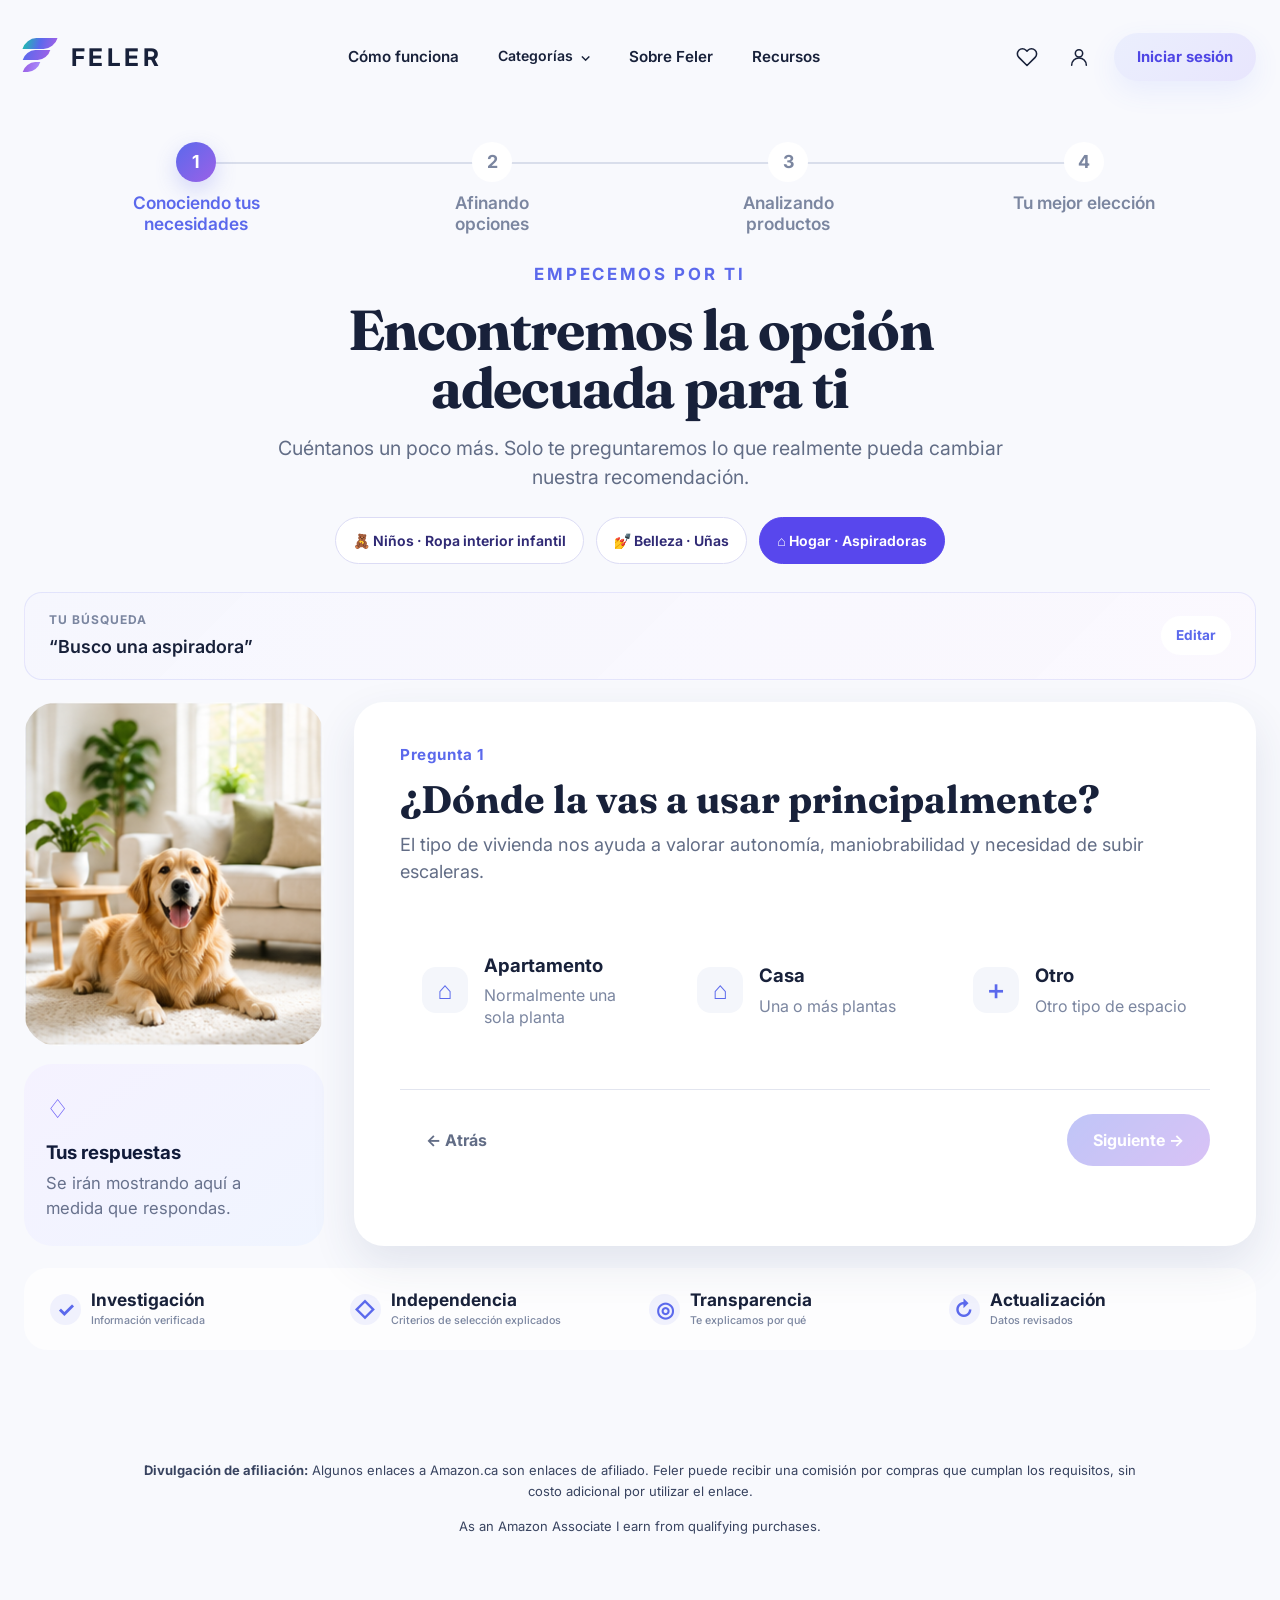
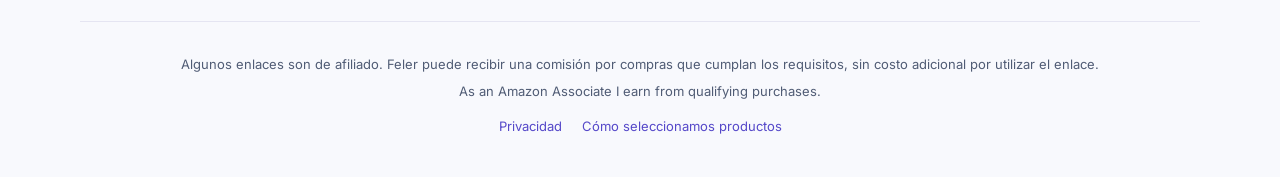
==== commit 638c12be: "Publicar Feler V33 - 29 octubre 2026 - Destacados" ====
--- a/buscar-v27.html
+++ b/buscar-v27.html
@@ -230,7 +230,7 @@
   @media(max-width:600px){.feler-categories{gap:6px}.feler-categories a{font-size:12px;padding:9px}}
 </style>
 
-</head>
+<link rel="stylesheet" href="css/v29.css"/></head>
 
 <body>
 
@@ -1207,5 +1207,5 @@
 }
 </script>
 
-</body>
+<footer class="feler-legal-footer"><p>Algunos enlaces son de afiliado. Feler puede recibir una comisión por compras que cumplan los requisitos, sin costo adicional por utilizar el enlace.</p><p lang="en">As an Amazon Associate I earn from qualifying purchases.</p><nav aria-label="Información legal"><a href="privacidad.html">Privacidad</a><a href="criterios-editoriales.html">Cómo seleccionamos productos</a></nav></footer></body>
 </html>
--- a/css/v29.css
+++ b/css/v29.css
@@ -0,0 +1,3 @@
+
+/* V29: single accessible sign-in link, editorial section and legal footer */
+.feler-login-combined{display:inline-flex!important;align-items:center;justify-content:center;gap:9px;white-space:nowrap}.feler-login-combined svg{width:19px;height:19px;fill:none;stroke:currentColor;stroke-width:1.7;stroke-linecap:round;stroke-linejoin:round;flex:none}.feler-weekly{margin:40px 0 54px}.feler-weekly-heading{margin-bottom:18px}.feler-weekly .feler-weekly-empty{padding:22px;border:1px dashed #b9b4e9;border-radius:16px;background:#f8f7ff;color:#4f5572}.feler-weekly .feler-weekly-label{color:#6651cb;font-weight:700;font-size:.9rem}.feler-weekly .catalog-visual{min-height:140px}.feler-legal-footer{max-width:1120px;margin:55px auto 0;padding:26px 24px 40px;border-top:1px solid #e5e5f2;text-align:center;color:#505c75;font-size:13px;line-height:1.6}.feler-legal-footer p{margin:6px 0}.feler-legal-footer nav{display:flex;justify-content:center;flex-wrap:wrap;gap:20px;margin-top:14px}.feler-legal-footer a{color:#5548c9}.feler-legal-page{max-width:880px;margin:45px auto 90px;padding:0 24px;line-height:1.75;color:#26314a}.feler-legal-page h1,.feler-legal-page h2{font-family:Fraunces,serif}.feler-legal-page h2{margin-top:30px}@media(max-width:680px){.feler-login-combined{gap:5px;padding:9px!important}.feler-login-combined svg{width:17px;height:17px}}
